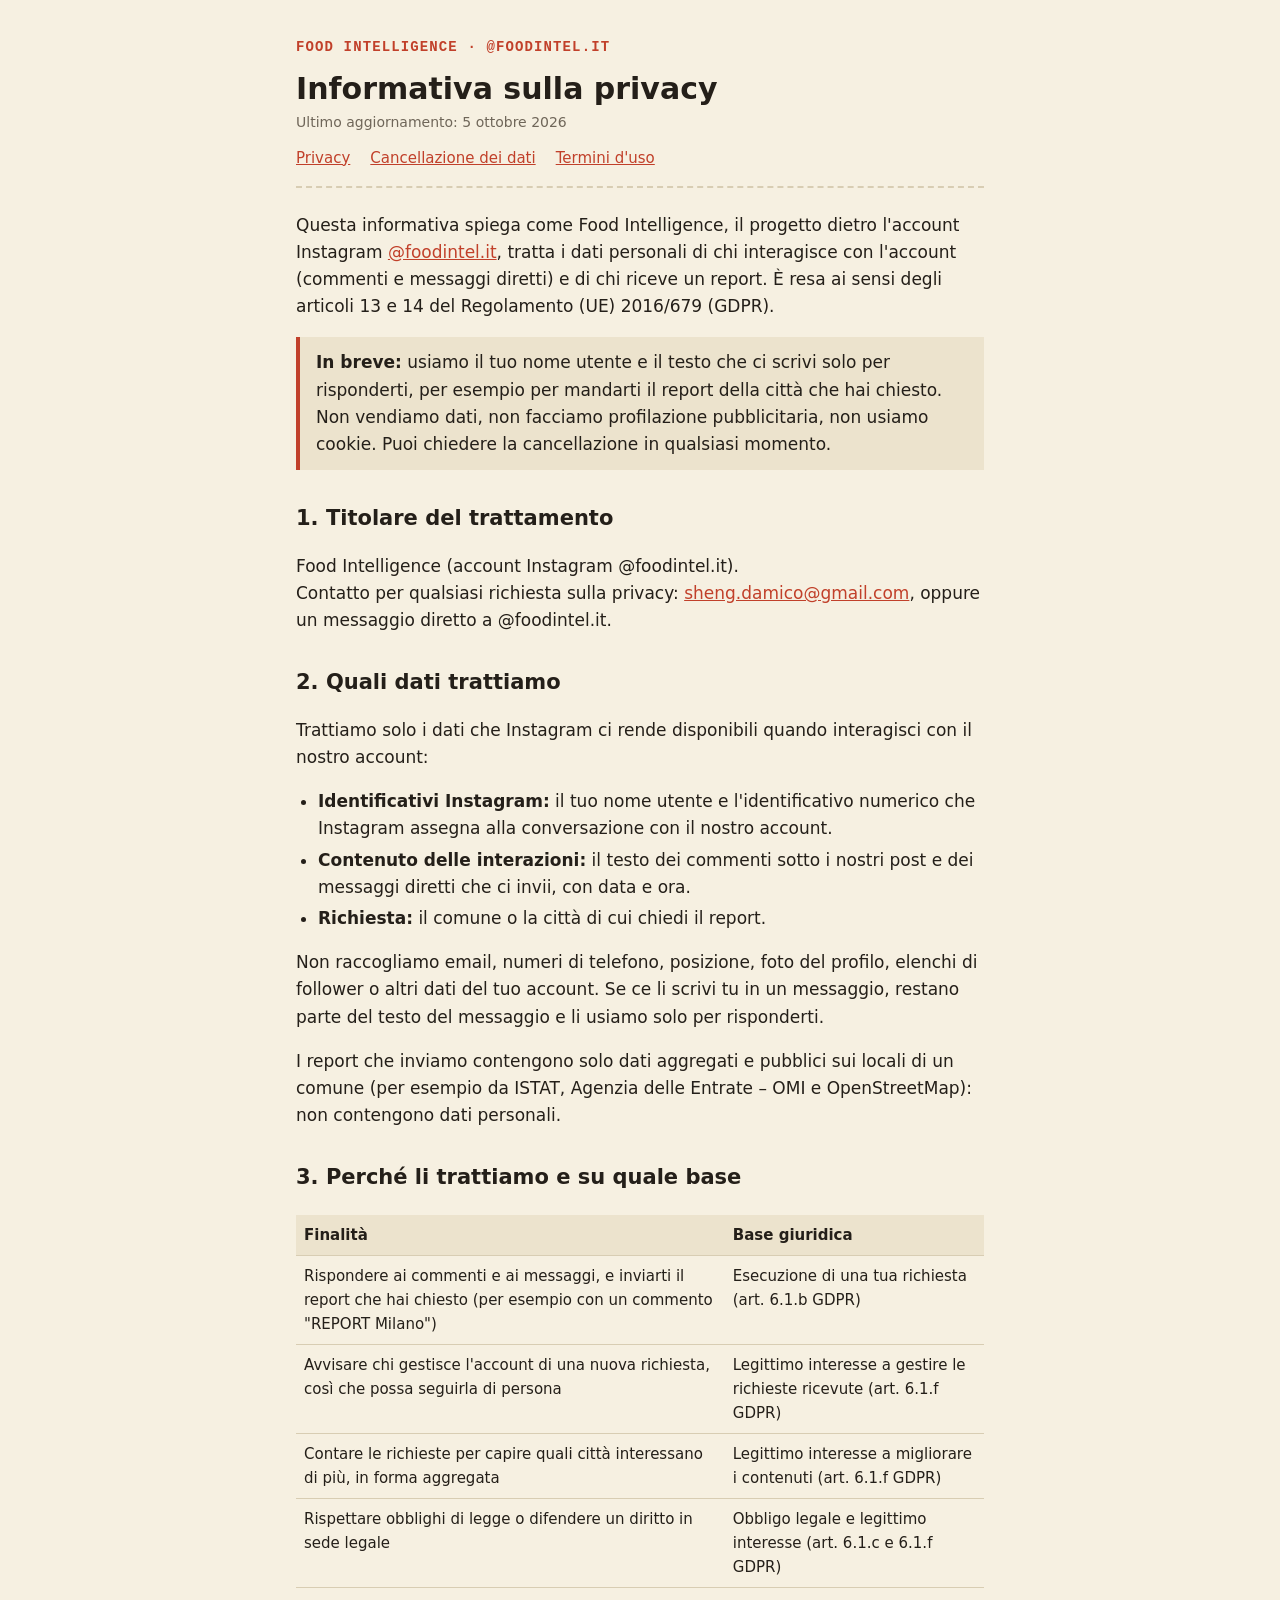
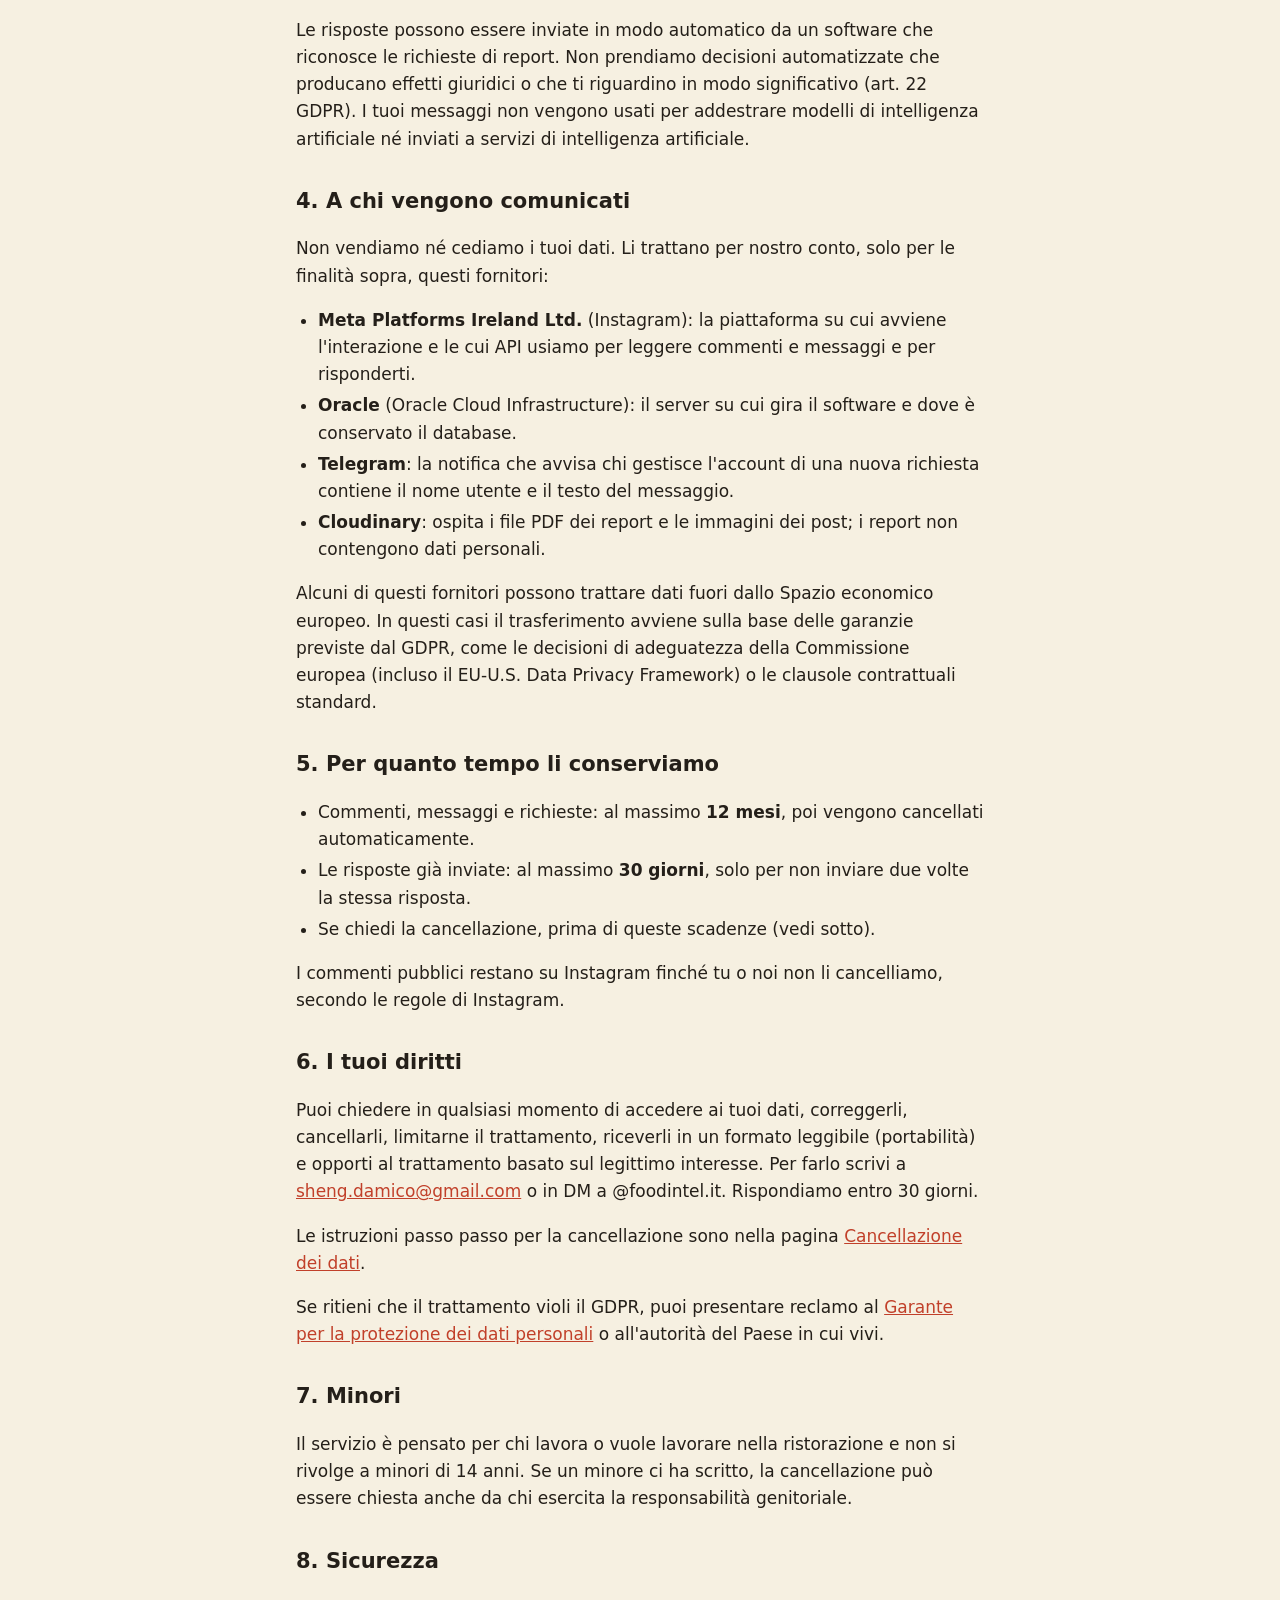
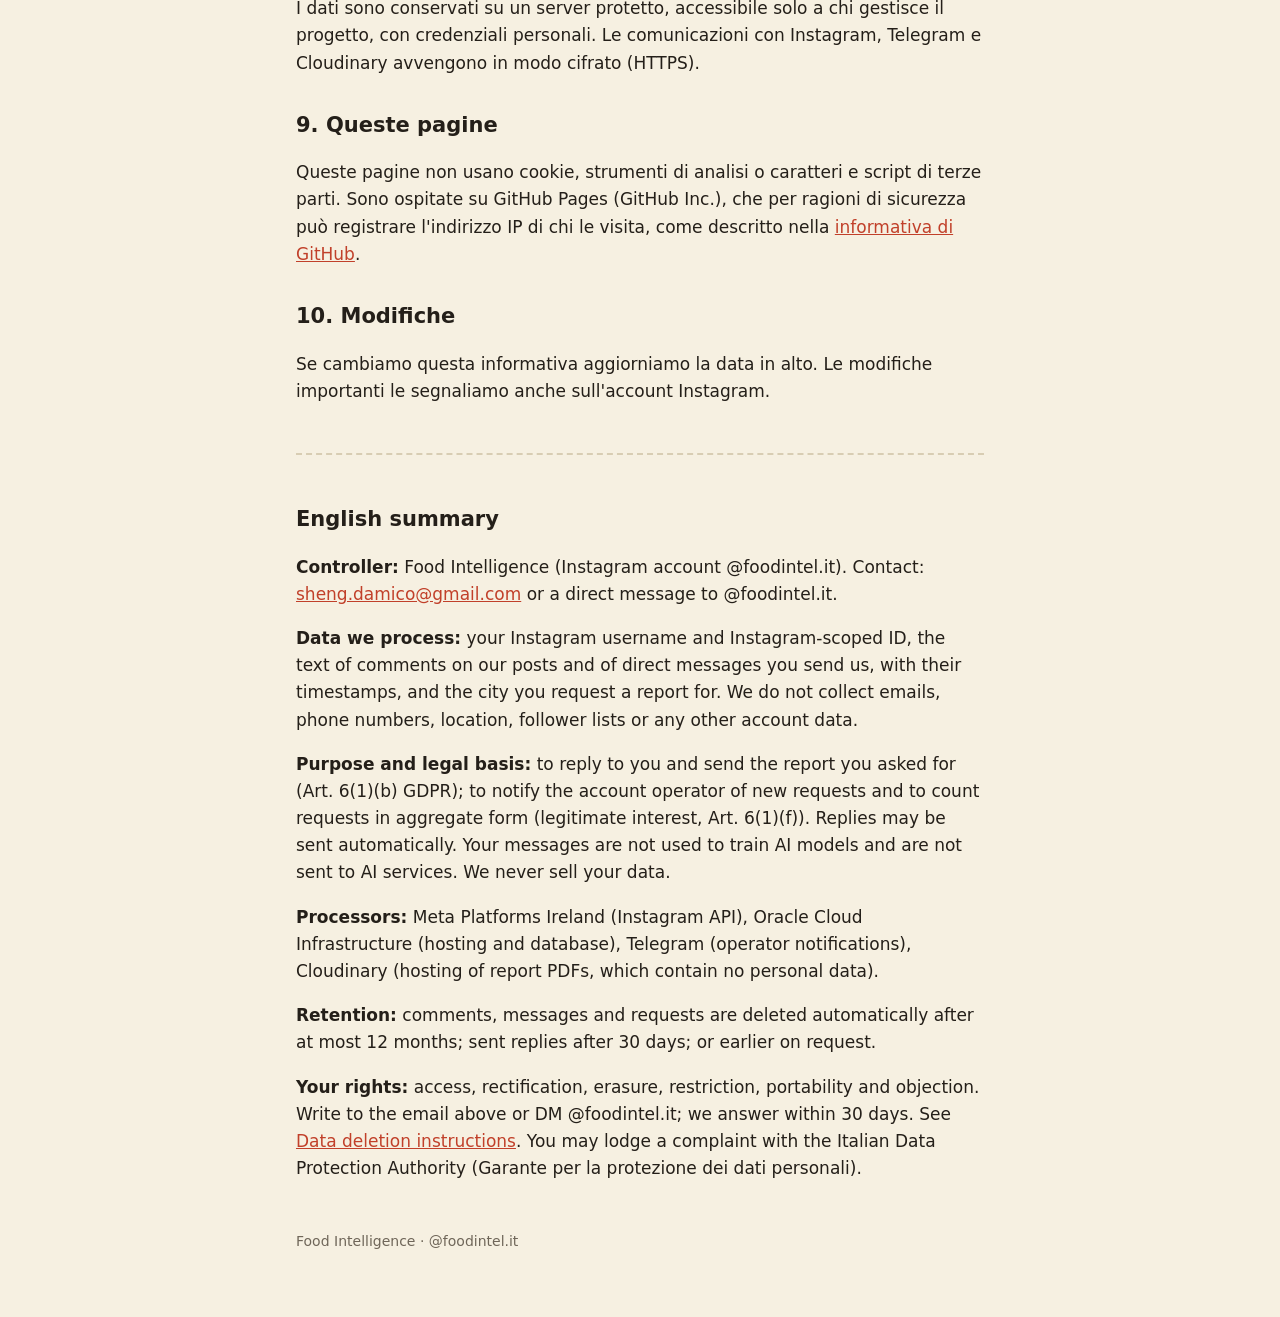
==== privacy.html @ b6919025 "public pages" ====
<!doctype html>
<html lang="it">
<head>
<meta charset="utf-8">
<meta name="viewport" content="width=device-width, initial-scale=1">
<title>Privacy policy · Food Intelligence</title>
<meta name="description" content="Informativa privacy di @foodintel.it: quali dati trattiamo quando ci scrivi su Instagram, perché, per quanto tempo e come cancellarli.">
<link rel="stylesheet" href="style.css">
</head>
<body>
<main>
<header>
  <a class="marchio" href="./">Food Intelligence · @foodintel.it</a>
  <h1>Informativa sulla privacy</h1>
  <p class="data">Ultimo aggiornamento: 5 ottobre 2026</p>
  <nav class="pagine">
    <a href="privacy.html">Privacy</a>
    <a href="cancellazione-dati.html">Cancellazione dei dati</a>
    <a href="termini.html">Termini d'uso</a>
  </nav>
</header>

<p>Questa informativa spiega come Food Intelligence, il progetto dietro l'account Instagram <a href="https://www.instagram.com/foodintel.it/">@foodintel.it</a>, tratta i dati personali di chi interagisce con l'account (commenti e messaggi diretti) e di chi riceve un report. È resa ai sensi degli articoli 13 e 14 del Regolamento (UE) 2016/679 (GDPR).</p>

<div class="riquadro">
  <strong>In breve:</strong> usiamo il tuo nome utente e il testo che ci scrivi solo per risponderti, per esempio per mandarti il report della città che hai chiesto. Non vendiamo dati, non facciamo profilazione pubblicitaria, non usiamo cookie. Puoi chiedere la cancellazione in qualsiasi momento.
</div>

<h2>1. Titolare del trattamento</h2>
<p>Food Intelligence (account Instagram @foodintel.it).<br>
Contatto per qualsiasi richiesta sulla privacy: <a href="mailto:sheng.damico@gmail.com">sheng.damico@gmail.com</a>, oppure un messaggio diretto a @foodintel.it.</p>

<h2>2. Quali dati trattiamo</h2>
<p>Trattiamo solo i dati che Instagram ci rende disponibili quando interagisci con il nostro account:</p>
<ul>
  <li><strong>Identificativi Instagram:</strong> il tuo nome utente e l'identificativo numerico che Instagram assegna alla conversazione con il nostro account.</li>
  <li><strong>Contenuto delle interazioni:</strong> il testo dei commenti sotto i nostri post e dei messaggi diretti che ci invii, con data e ora.</li>
  <li><strong>Richiesta:</strong> il comune o la città di cui chiedi il report.</li>
</ul>
<p>Non raccogliamo email, numeri di telefono, posizione, foto del profilo, elenchi di follower o altri dati del tuo account. Se ce li scrivi tu in un messaggio, restano parte del testo del messaggio e li usiamo solo per risponderti.</p>
<p>I report che inviamo contengono solo dati aggregati e pubblici sui locali di un comune (per esempio da ISTAT, Agenzia delle Entrate – OMI e OpenStreetMap): non contengono dati personali.</p>

<h2>3. Perché li trattiamo e su quale base</h2>
<div class="tabella">
<table>
  <tr><th>Finalità</th><th>Base giuridica</th></tr>
  <tr><td>Rispondere ai commenti e ai messaggi, e inviarti il report che hai chiesto (per esempio con un commento "REPORT Milano")</td><td>Esecuzione di una tua richiesta (art. 6.1.b GDPR)</td></tr>
  <tr><td>Avvisare chi gestisce l'account di una nuova richiesta, così che possa seguirla di persona</td><td>Legittimo interesse a gestire le richieste ricevute (art. 6.1.f GDPR)</td></tr>
  <tr><td>Contare le richieste per capire quali città interessano di più, in forma aggregata</td><td>Legittimo interesse a migliorare i contenuti (art. 6.1.f GDPR)</td></tr>
  <tr><td>Rispettare obblighi di legge o difendere un diritto in sede legale</td><td>Obbligo legale e legittimo interesse (art. 6.1.c e 6.1.f GDPR)</td></tr>
</table>
</div>
<p>Le risposte possono essere inviate in modo automatico da un software che riconosce le richieste di report. Non prendiamo decisioni automatizzate che producano effetti giuridici o che ti riguardino in modo significativo (art. 22 GDPR). I tuoi messaggi non vengono usati per addestrare modelli di intelligenza artificiale né inviati a servizi di intelligenza artificiale.</p>

<h2>4. A chi vengono comunicati</h2>
<p>Non vendiamo né cediamo i tuoi dati. Li trattano per nostro conto, solo per le finalità sopra, questi fornitori:</p>
<ul>
  <li><strong>Meta Platforms Ireland Ltd.</strong> (Instagram): la piattaforma su cui avviene l'interazione e le cui API usiamo per leggere commenti e messaggi e per risponderti.</li>
  <li><strong>Oracle</strong> (Oracle Cloud Infrastructure): il server su cui gira il software e dove è conservato il database.</li>
  <li><strong>Telegram</strong>: la notifica che avvisa chi gestisce l'account di una nuova richiesta contiene il nome utente e il testo del messaggio.</li>
  <li><strong>Cloudinary</strong>: ospita i file PDF dei report e le immagini dei post; i report non contengono dati personali.</li>
</ul>
<p>Alcuni di questi fornitori possono trattare dati fuori dallo Spazio economico europeo. In questi casi il trasferimento avviene sulla base delle garanzie previste dal GDPR, come le decisioni di adeguatezza della Commissione europea (incluso il EU-U.S. Data Privacy Framework) o le clausole contrattuali standard.</p>

<h2>5. Per quanto tempo li conserviamo</h2>
<ul>
  <li>Commenti, messaggi e richieste: al massimo <strong>12 mesi</strong>, poi vengono cancellati automaticamente.</li>
  <li>Le risposte già inviate: al massimo <strong>30 giorni</strong>, solo per non inviare due volte la stessa risposta.</li>
  <li>Se chiedi la cancellazione, prima di queste scadenze (vedi sotto).</li>
</ul>
<p>I commenti pubblici restano su Instagram finché tu o noi non li cancelliamo, secondo le regole di Instagram.</p>

<h2>6. I tuoi diritti</h2>
<p>Puoi chiedere in qualsiasi momento di accedere ai tuoi dati, correggerli, cancellarli, limitarne il trattamento, riceverli in un formato leggibile (portabilità) e opporti al trattamento basato sul legittimo interesse. Per farlo scrivi a <a href="mailto:sheng.damico@gmail.com">sheng.damico@gmail.com</a> o in DM a @foodintel.it. Rispondiamo entro 30 giorni.</p>
<p>Le istruzioni passo passo per la cancellazione sono nella pagina <a href="cancellazione-dati.html">Cancellazione dei dati</a>.</p>
<p>Se ritieni che il trattamento violi il GDPR, puoi presentare reclamo al <a href="https://www.garanteprivacy.it/">Garante per la protezione dei dati personali</a> o all'autorità del Paese in cui vivi.</p>

<h2>7. Minori</h2>
<p>Il servizio è pensato per chi lavora o vuole lavorare nella ristorazione e non si rivolge a minori di 14 anni. Se un minore ci ha scritto, la cancellazione può essere chiesta anche da chi esercita la responsabilità genitoriale.</p>

<h2>8. Sicurezza</h2>
<p>I dati sono conservati su un server protetto, accessibile solo a chi gestisce il progetto, con credenziali personali. Le comunicazioni con Instagram, Telegram e Cloudinary avvengono in modo cifrato (HTTPS).</p>

<h2>9. Queste pagine</h2>
<p>Queste pagine non usano cookie, strumenti di analisi o caratteri e script di terze parti. Sono ospitate su GitHub Pages (GitHub Inc.), che per ragioni di sicurezza può registrare l'indirizzo IP di chi le visita, come descritto nella <a href="https://docs.github.com/it/site-policy/privacy-policies/github-general-privacy-statement">informativa di GitHub</a>.</p>

<h2>10. Modifiche</h2>
<p>Se cambiamo questa informativa aggiorniamo la data in alto. Le modifiche importanti le segnaliamo anche sull'account Instagram.</p>

<section class="en" lang="en">
  <h2>English summary</h2>
  <p><strong>Controller:</strong> Food Intelligence (Instagram account @foodintel.it). Contact: <a href="mailto:sheng.damico@gmail.com">sheng.damico@gmail.com</a> or a direct message to @foodintel.it.</p>
  <p><strong>Data we process:</strong> your Instagram username and Instagram-scoped ID, the text of comments on our posts and of direct messages you send us, with their timestamps, and the city you request a report for. We do not collect emails, phone numbers, location, follower lists or any other account data.</p>
  <p><strong>Purpose and legal basis:</strong> to reply to you and send the report you asked for (Art. 6(1)(b) GDPR); to notify the account operator of new requests and to count requests in aggregate form (legitimate interest, Art. 6(1)(f)). Replies may be sent automatically. Your messages are not used to train AI models and are not sent to AI services. We never sell your data.</p>
  <p><strong>Processors:</strong> Meta Platforms Ireland (Instagram API), Oracle Cloud Infrastructure (hosting and database), Telegram (operator notifications), Cloudinary (hosting of report PDFs, which contain no personal data).</p>
  <p><strong>Retention:</strong> comments, messages and requests are deleted automatically after at most 12 months; sent replies after 30 days; or earlier on request.</p>
  <p><strong>Your rights:</strong> access, rectification, erasure, restriction, portability and objection. Write to the email above or DM @foodintel.it; we answer within 30 days. See <a href="cancellazione-dati.html">Data deletion instructions</a>. You may lodge a complaint with the Italian Data Protection Authority (Garante per la protezione dei dati personali).</p>
</section>

<footer>Food Intelligence · @foodintel.it</footer>
</main>
</body>
</html>
---- style.css ----
/* Pagine legali di @foodintel.it: statiche, nessun font esterno, nessun
   tracker, nessun cookie. Colori del brand (templates/brand.css). */
:root {
  --ink: #17130f;
  --paper: #f6f0e1;
  --paper-dim: #ece3cd;
  --text: #241f19;
  --muted: #6f6659;
  --red: #c1402a;
  --border: #d8cdb3;
}
@media (prefers-color-scheme: dark) {
  :root {
    --paper: #17130f;
    --paper-dim: #241f19;
    --text: #f6f0e1;
    --muted: #a89e8d;
    --red: #e0694f;
    --border: #3a332a;
  }
}
* { box-sizing: border-box; }
html { -webkit-text-size-adjust: 100%; }
body {
  margin: 0;
  background: var(--paper);
  color: var(--text);
  font: 17px/1.6 system-ui, -apple-system, "Segoe UI", Roboto, sans-serif;
}
main { max-width: 720px; margin: 0 auto; padding: 32px 16px 64px; }
header { border-bottom: 2px dashed var(--border); margin-bottom: 24px; padding-bottom: 16px; }
.marchio {
  font: 600 14px/1 ui-monospace, "SFMono-Regular", Menlo, Consolas, monospace;
  letter-spacing: .08em;
  text-transform: uppercase;
  color: var(--red);
  text-decoration: none;
}
h1 { font-size: 30px; line-height: 1.2; margin: 12px 0 4px; }
h2 { font-size: 21px; margin: 32px 0 8px; }
h3 { font-size: 17px; margin: 20px 0 4px; }
.data { color: var(--muted); font-size: 14px; margin: 0; }
a { color: var(--red); }
ul { padding-left: 22px; }
li { margin: 4px 0; }
table { width: 100%; border-collapse: collapse; font-size: 15px; margin: 12px 0; }
th, td { text-align: left; vertical-align: top; padding: 8px; border-bottom: 1px solid var(--border); }
th { background: var(--paper-dim); }
.tabella { overflow-x: auto; }
.riquadro {
  background: var(--paper-dim);
  border-left: 4px solid var(--red);
  padding: 12px 16px;
  margin: 16px 0;
}
code { font-family: ui-monospace, Menlo, Consolas, monospace; font-size: .95em; }
nav.pagine { display: flex; flex-wrap: wrap; gap: 8px 20px; margin-top: 12px; font-size: 15px; }
.en { margin-top: 48px; padding-top: 16px; border-top: 2px dashed var(--border); }
footer { margin-top: 48px; color: var(--muted); font-size: 14px; }
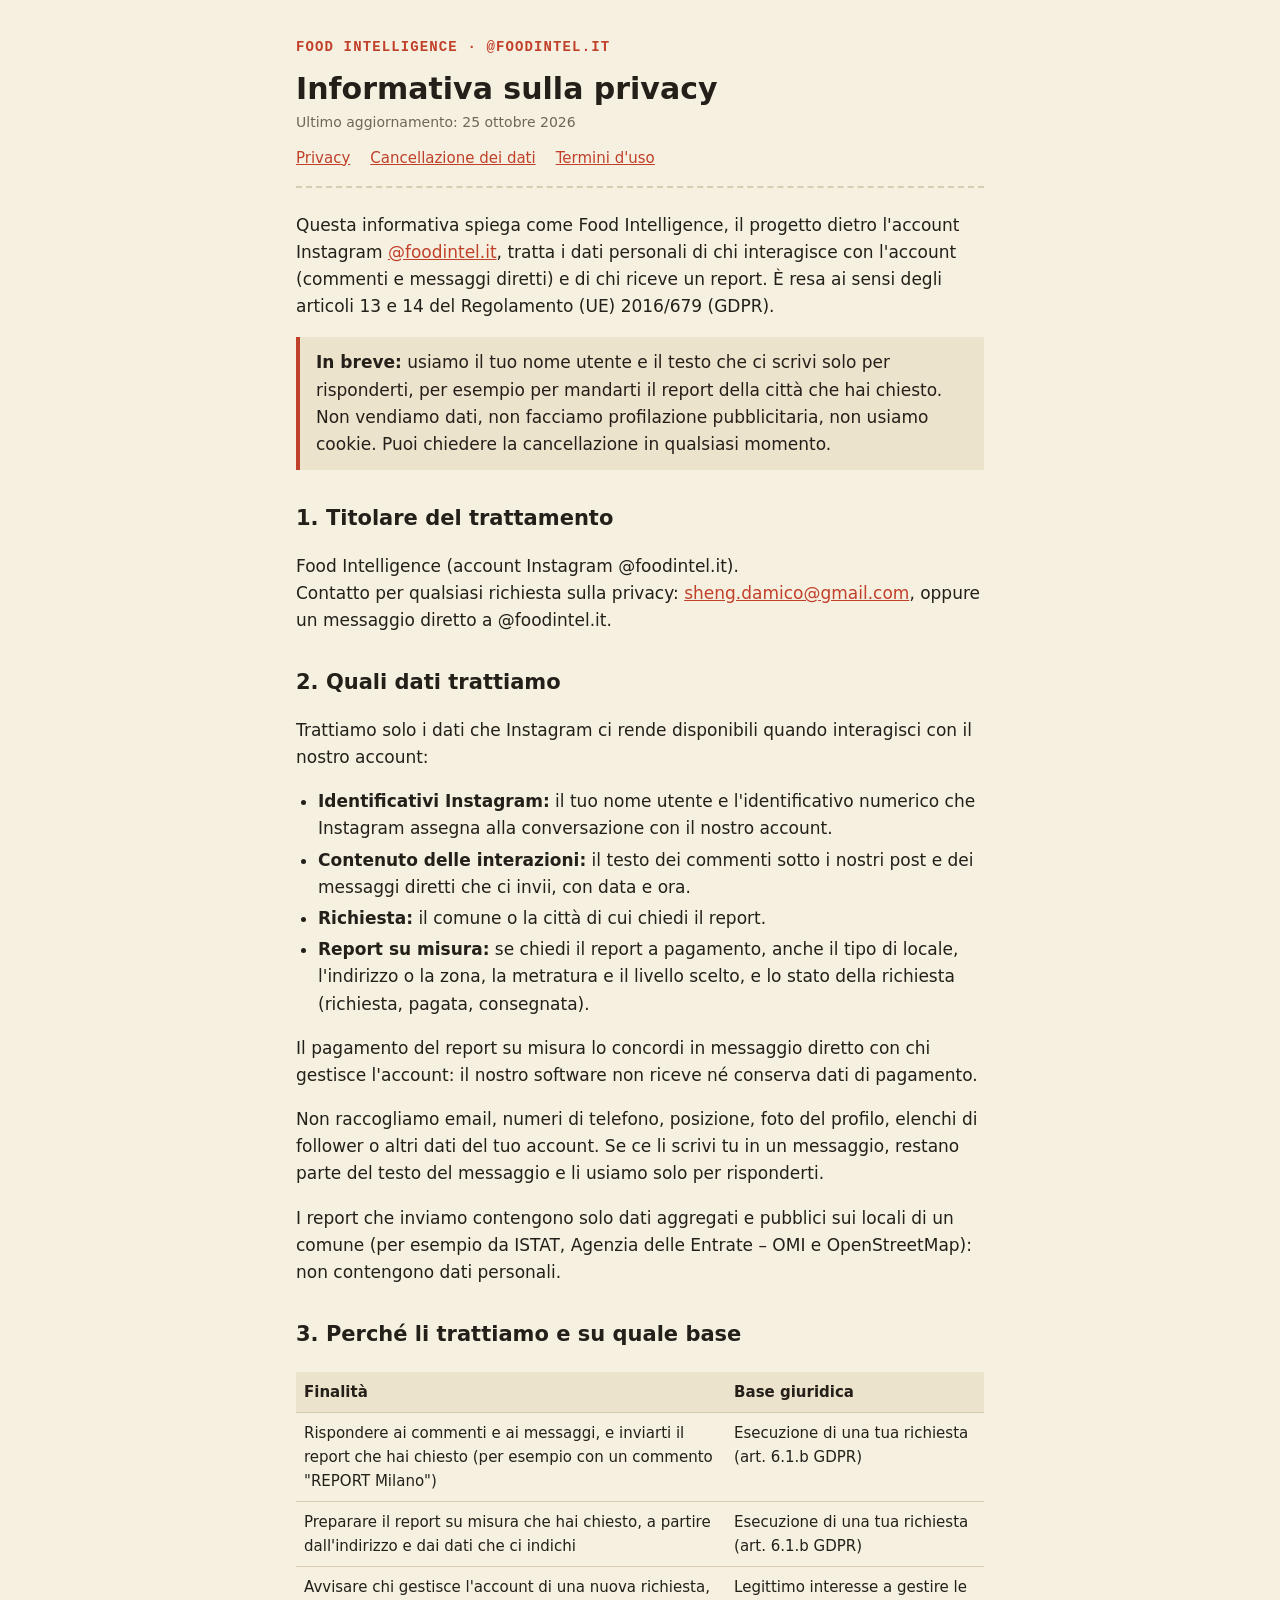
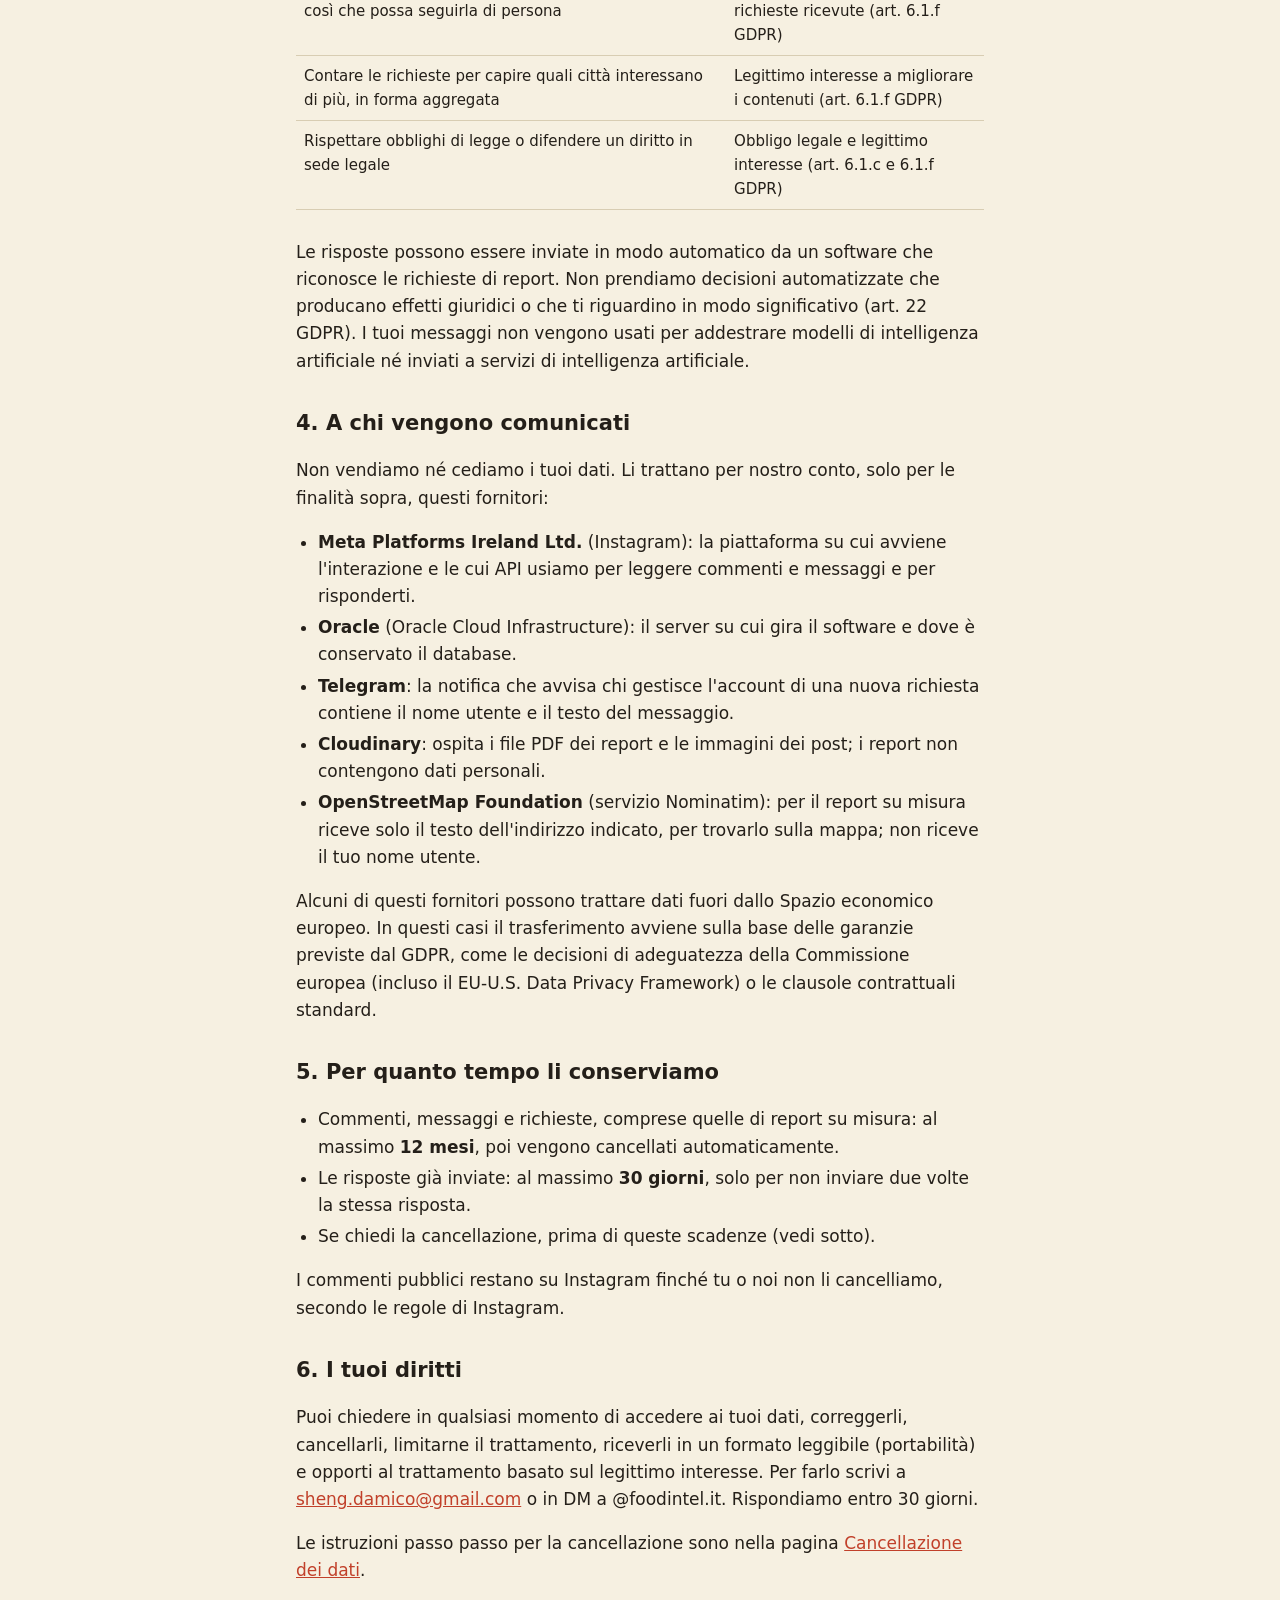
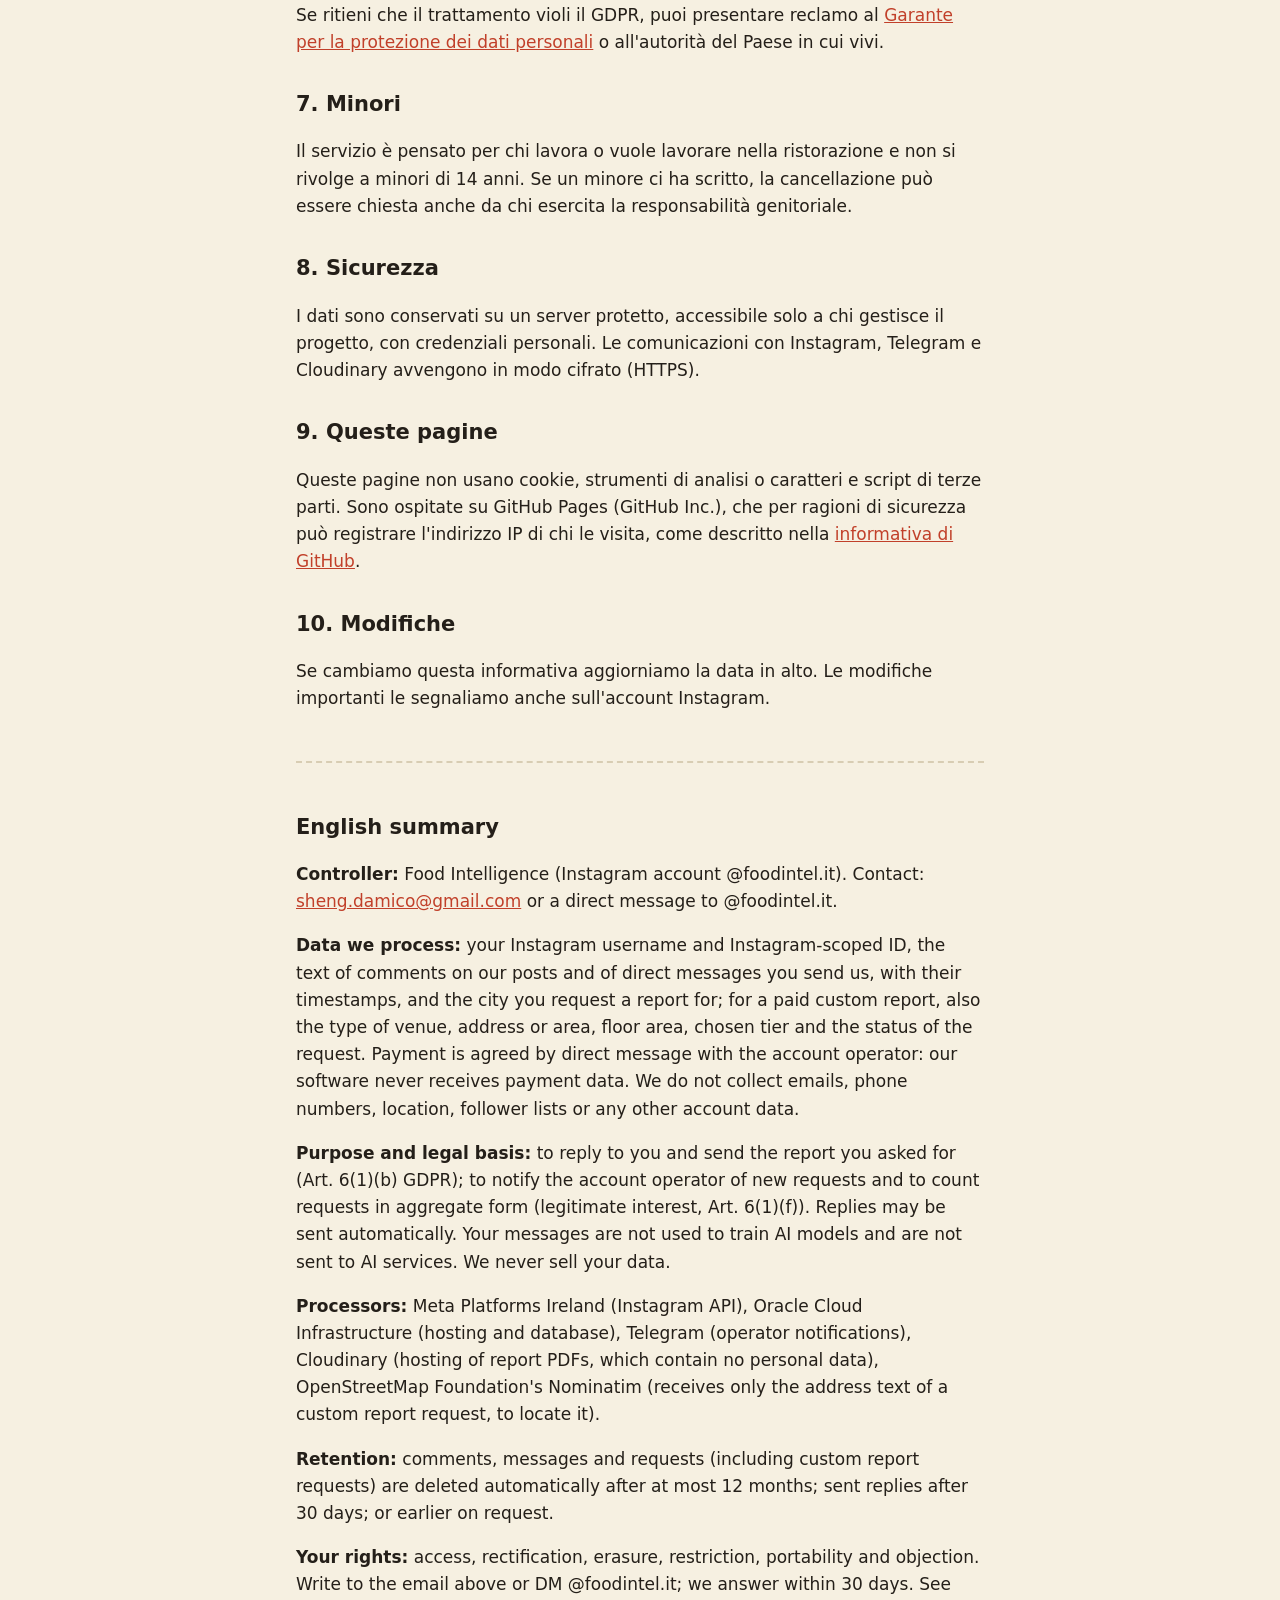
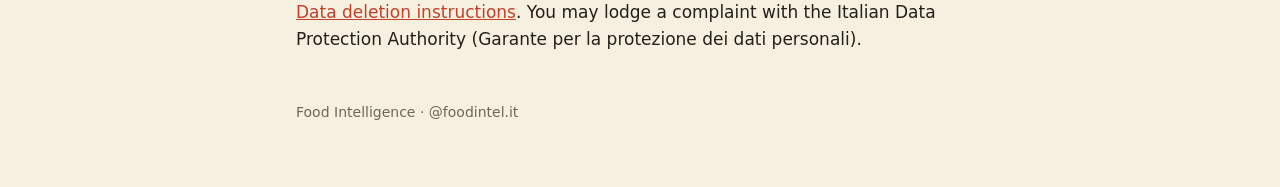
==== commit a023459f: "Privacy: report su misura a pagamento e Nominatim Co-Authored-By: Claude Opus 5.5 <noreply@anthropic" ====
--- a/privacy.html
+++ b/privacy.html
@@ -12,7 +12,7 @@
 <header>
   <a class="marchio" href="./">Food Intelligence · @foodintel.it</a>
   <h1>Informativa sulla privacy</h1>
-  <p class="data">Ultimo aggiornamento: 5 ottobre 2026</p>
+  <p class="data">Ultimo aggiornamento: 25 ottobre 2026</p>
   <nav class="pagine">
     <a href="privacy.html">Privacy</a>
     <a href="cancellazione-dati.html">Cancellazione dei dati</a>
@@ -36,7 +36,9 @@
   <li><strong>Identificativi Instagram:</strong> il tuo nome utente e l'identificativo numerico che Instagram assegna alla conversazione con il nostro account.</li>
   <li><strong>Contenuto delle interazioni:</strong> il testo dei commenti sotto i nostri post e dei messaggi diretti che ci invii, con data e ora.</li>
   <li><strong>Richiesta:</strong> il comune o la città di cui chiedi il report.</li>
+  <li><strong>Report su misura:</strong> se chiedi il report a pagamento, anche il tipo di locale, l'indirizzo o la zona, la metratura e il livello scelto, e lo stato della richiesta (richiesta, pagata, consegnata).</li>
 </ul>
+<p>Il pagamento del report su misura lo concordi in messaggio diretto con chi gestisce l'account: il nostro software non riceve né conserva dati di pagamento.</p>
 <p>Non raccogliamo email, numeri di telefono, posizione, foto del profilo, elenchi di follower o altri dati del tuo account. Se ce li scrivi tu in un messaggio, restano parte del testo del messaggio e li usiamo solo per risponderti.</p>
 <p>I report che inviamo contengono solo dati aggregati e pubblici sui locali di un comune (per esempio da ISTAT, Agenzia delle Entrate – OMI e OpenStreetMap): non contengono dati personali.</p>
 
@@ -45,6 +47,7 @@
 <table>
   <tr><th>Finalità</th><th>Base giuridica</th></tr>
   <tr><td>Rispondere ai commenti e ai messaggi, e inviarti il report che hai chiesto (per esempio con un commento "REPORT Milano")</td><td>Esecuzione di una tua richiesta (art. 6.1.b GDPR)</td></tr>
+  <tr><td>Preparare il report su misura che hai chiesto, a partire dall'indirizzo e dai dati che ci indichi</td><td>Esecuzione di una tua richiesta (art. 6.1.b GDPR)</td></tr>
   <tr><td>Avvisare chi gestisce l'account di una nuova richiesta, così che possa seguirla di persona</td><td>Legittimo interesse a gestire le richieste ricevute (art. 6.1.f GDPR)</td></tr>
   <tr><td>Contare le richieste per capire quali città interessano di più, in forma aggregata</td><td>Legittimo interesse a migliorare i contenuti (art. 6.1.f GDPR)</td></tr>
   <tr><td>Rispettare obblighi di legge o difendere un diritto in sede legale</td><td>Obbligo legale e legittimo interesse (art. 6.1.c e 6.1.f GDPR)</td></tr>
@@ -59,12 +62,13 @@
   <li><strong>Oracle</strong> (Oracle Cloud Infrastructure): il server su cui gira il software e dove è conservato il database.</li>
   <li><strong>Telegram</strong>: la notifica che avvisa chi gestisce l'account di una nuova richiesta contiene il nome utente e il testo del messaggio.</li>
   <li><strong>Cloudinary</strong>: ospita i file PDF dei report e le immagini dei post; i report non contengono dati personali.</li>
+  <li><strong>OpenStreetMap Foundation</strong> (servizio Nominatim): per il report su misura riceve solo il testo dell'indirizzo indicato, per trovarlo sulla mappa; non riceve il tuo nome utente.</li>
 </ul>
 <p>Alcuni di questi fornitori possono trattare dati fuori dallo Spazio economico europeo. In questi casi il trasferimento avviene sulla base delle garanzie previste dal GDPR, come le decisioni di adeguatezza della Commissione europea (incluso il EU-U.S. Data Privacy Framework) o le clausole contrattuali standard.</p>
 
 <h2>5. Per quanto tempo li conserviamo</h2>
 <ul>
-  <li>Commenti, messaggi e richieste: al massimo <strong>12 mesi</strong>, poi vengono cancellati automaticamente.</li>
+  <li>Commenti, messaggi e richieste, comprese quelle di report su misura: al massimo <strong>12 mesi</strong>, poi vengono cancellati automaticamente.</li>
   <li>Le risposte già inviate: al massimo <strong>30 giorni</strong>, solo per non inviare due volte la stessa risposta.</li>
   <li>Se chiedi la cancellazione, prima di queste scadenze (vedi sotto).</li>
 </ul>
@@ -90,10 +94,10 @@
 <section class="en" lang="en">
   <h2>English summary</h2>
   <p><strong>Controller:</strong> Food Intelligence (Instagram account @foodintel.it). Contact: <a href="mailto:sheng.damico@gmail.com">sheng.damico@gmail.com</a> or a direct message to @foodintel.it.</p>
-  <p><strong>Data we process:</strong> your Instagram username and Instagram-scoped ID, the text of comments on our posts and of direct messages you send us, with their timestamps, and the city you request a report for. We do not collect emails, phone numbers, location, follower lists or any other account data.</p>
+  <p><strong>Data we process:</strong> your Instagram username and Instagram-scoped ID, the text of comments on our posts and of direct messages you send us, with their timestamps, and the city you request a report for; for a paid custom report, also the type of venue, address or area, floor area, chosen tier and the status of the request. Payment is agreed by direct message with the account operator: our software never receives payment data. We do not collect emails, phone numbers, location, follower lists or any other account data.</p>
   <p><strong>Purpose and legal basis:</strong> to reply to you and send the report you asked for (Art. 6(1)(b) GDPR); to notify the account operator of new requests and to count requests in aggregate form (legitimate interest, Art. 6(1)(f)). Replies may be sent automatically. Your messages are not used to train AI models and are not sent to AI services. We never sell your data.</p>
-  <p><strong>Processors:</strong> Meta Platforms Ireland (Instagram API), Oracle Cloud Infrastructure (hosting and database), Telegram (operator notifications), Cloudinary (hosting of report PDFs, which contain no personal data).</p>
-  <p><strong>Retention:</strong> comments, messages and requests are deleted automatically after at most 12 months; sent replies after 30 days; or earlier on request.</p>
+  <p><strong>Processors:</strong> Meta Platforms Ireland (Instagram API), Oracle Cloud Infrastructure (hosting and database), Telegram (operator notifications), Cloudinary (hosting of report PDFs, which contain no personal data), OpenStreetMap Foundation's Nominatim (receives only the address text of a custom report request, to locate it).</p>
+  <p><strong>Retention:</strong> comments, messages and requests (including custom report requests) are deleted automatically after at most 12 months; sent replies after 30 days; or earlier on request.</p>
   <p><strong>Your rights:</strong> access, rectification, erasure, restriction, portability and objection. Write to the email above or DM @foodintel.it; we answer within 30 days. See <a href="cancellazione-dati.html">Data deletion instructions</a>. You may lodge a complaint with the Italian Data Protection Authority (Garante per la protezione dei dati personali).</p>
 </section>
 
